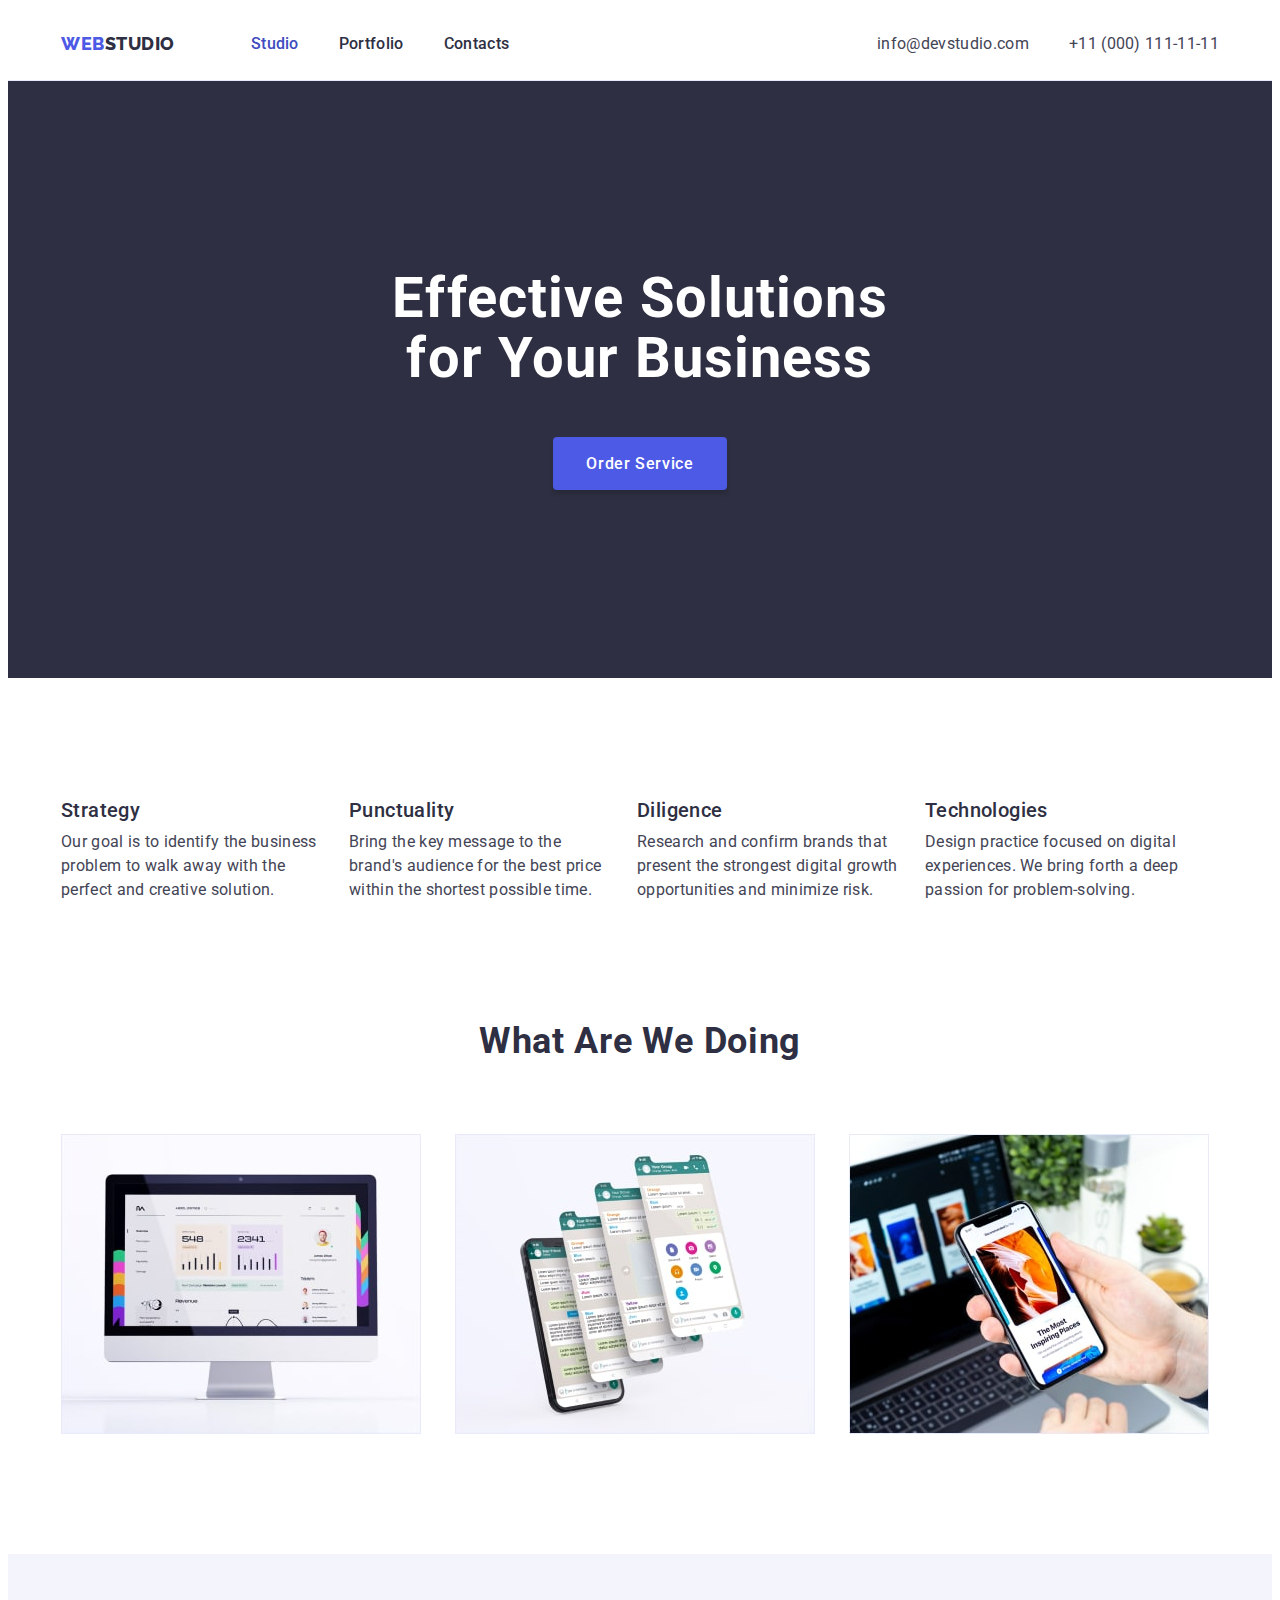
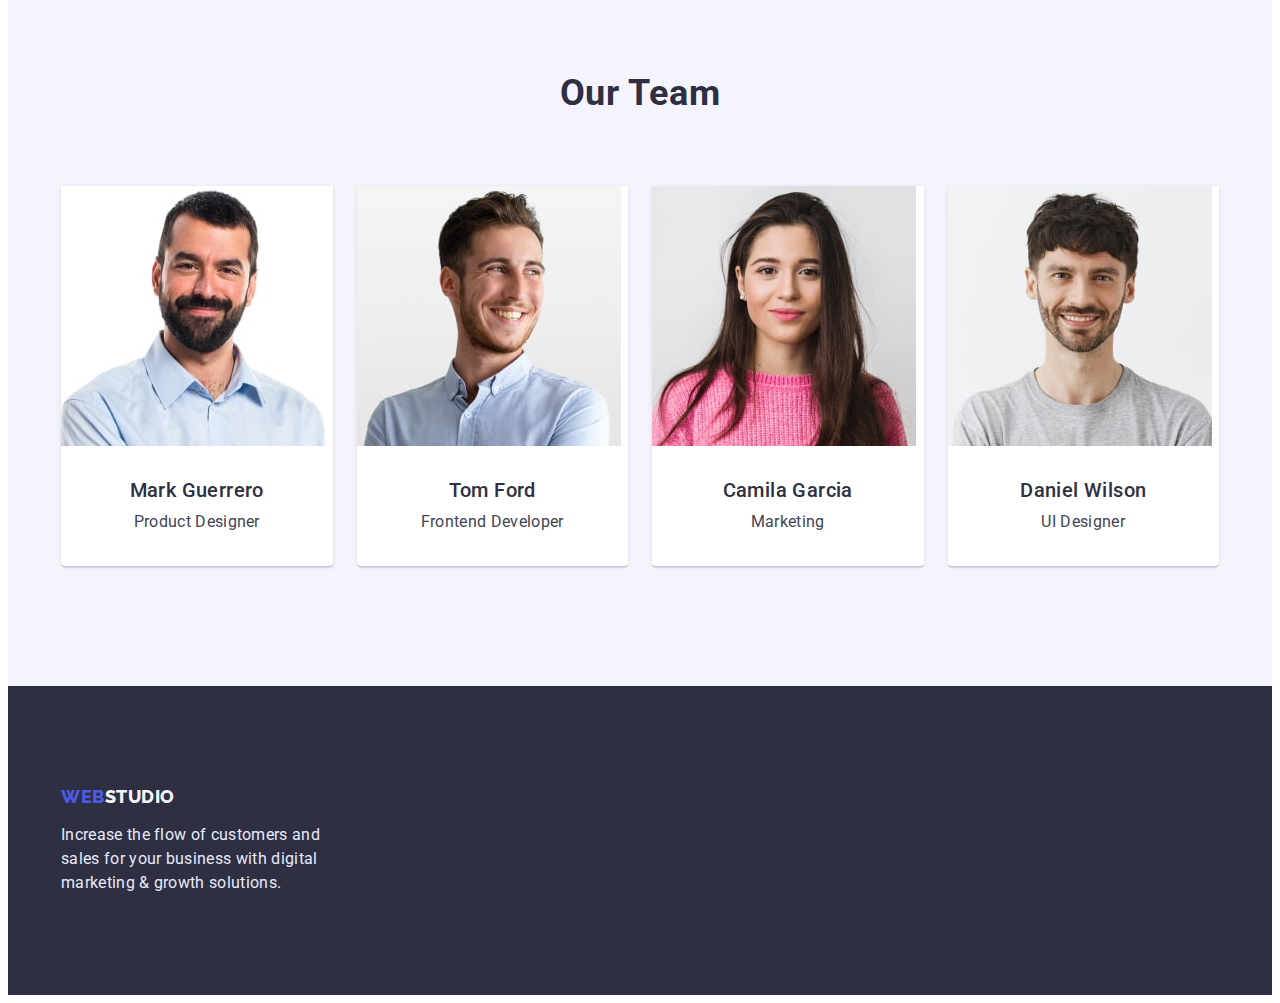
==== index.html @ 09a0dd56 "Initial commit" ====
<!DOCTYPE html>
<html lang="en">
  <head>
    <meta charset="UTF-8" />
    <meta http-equiv="X-UA-Compatible" content="IE=edge" />
    <meta name="viewport" content="width=device-width, initial-scale=1.0" />
    <link rel="preconnect" href="https://fonts.googleapis.com" />
    <link rel="preconnect" href="https://fonts.gstatic.com" crossorigin />
    <link
      href="https://fonts.googleapis.com/css2?family=Raleway:wght@800&family=Roboto:wght@400;500;700;900&display=swap"
      rel="stylesheet"
    />
    <link
      rel="stylesheet"
      href="https://cdnjs.cloudflare.com/ajax/libs/modern-normalize/1.1.0/modern-normalize.min.css"
      integrity="sha512-wpPYUAdjBVSE4KJnH1VR1HeZfpl1ub8YT/NKx4PuQ5NmX2tKuGu6U/JRp5y+Y8XG2tV+wKQpNHVUX03MfMFn9Q=="
      crossorigin="anonymous"
      referrerpolicy="no-referrer"
    />
    <link rel="stylesheet" href="./css/style.css" />
    <title>WebStudio</title>
  </head>
  <body>
    <!-- $$$$$$$$$$$$$$$$$$$$ HEADER $$$$$$$$$$$$$$$$$$$$ -->
    <header class="header">
      <div class="container container-header">
        <nav class="header-nav">
          <a href="./index.html" class="header-logo-link link"
            ><span class="header-span">Web</span>Studio</a
          >
          <ul class="header-nav-list list">
            <li class="header-nav-item">
              <a href="./index.html" class="header-nav-link link current"
                >Studio</a
              >
            </li>
            <li class="header-nav-item">
              <a href="./portfolio.html" class="header-nav-link link"
                >Portfolio</a
              >
            </li>
            <li class="header-nav-item">
              <a href="" class="header-nav-link link">Contacts</a>
            </li>
          </ul>
        </nav>
        <address class="header-address">
          <ul class="header-address-list list">
            <li class="header-address-item">
              <a
                href="mailto:info@devstudio.com"
                class="header-address-link link"
                >info@devstudio.com</a
              >
            </li>
            <li class="header-address-item">
              <a href="tel:+110001111111" class="header-address-link link"
                >+11 (000) 111-11-11</a
              >
            </li>
          </ul>
        </address>
      </div>
    </header>
    <!-- $$$$$$$$$$$$$$$$$$$$ /HEADER $$$$$$$$$$$$$$$$$$$$ -->
    <!-- $$$$$$$$$$$$$$$$$$$$ MAIN $$$$$$$$$$$$$$$$$$$$ -->
    <main class="main">
      <!-- ********** HERO ********** -->
      <section class="hero">
        <div class="container container-hero">
          <h1 class="hero-title">Effective Solutions for Your Business</h1>
          <button type="button" class="hero-btn">Order Service</button>
        </div>
      </section>
      <!-- ********** /HERO ********** -->
      <!-- ********** SKILLS ********** -->
      <section class="skills">
        <div class="container container-slills">
          <h2 class="hidden">Skills</h2>
          <ul class="skills-list list">
            <li class="skills-item">
              <h3 class="skills-item-title">Strategy</h3>
              <p class="skills-item-text">
                Our goal is to identify the business problem to walk away with
                the perfect and creative solution.
              </p>
            </li>
            <li class="skills-item">
              <h3 class="skills-item-title">Punctuality</h3>
              <p class="skills-item-text">
                Bring the key message to the brand's audience for the best price
                within the shortest possible time.
              </p>
            </li>
            <li class="skills-item">
              <h3 class="skills-item-title">Diligence</h3>
              <p class="skills-item-text">
                Research and confirm brands that present the strongest digital
                growth opportunities and minimize risk.
              </p>
            </li>
            <li class="skills-item">
              <h3 class="skills-item-title">Technologies</h3>
              <p class="skills-item-text">
                Design practice focused on digital experiences. We bring forth a
                deep passion for problem-solving.
              </p>
            </li>
          </ul>
        </div>
      </section>
      <!-- ********** /SKILLS ********** -->
      <!-- ********** WORK ********** -->
      <section class="work">
        <div class="container container-work">
          <h2 class="work-title">What are we doing</h2>
          <ul class="work-list list">
            <li class="work-item">
              <img
                src="./images/studio-Image/profile_of_a_person_on_a_computer-min.jpg"
                alt="Profile of a person on a computer"
                width="360"
                height="300"
                class="work-img"
              />
            </li>
            <li class="work-item">
              <img
                src="./images/studio-Image/a_phone_with_an_image_of_a_messenger-min.jpg"
                alt="A phone with an image of a messenger"
                width="360"
                height="300"
                class="work-img"
              />
            </li>
            <li class="work-item">
              <img
                src="./images/studio-Image/a_phone_with_an_image_of_a_desert_with_the_name_of_the_most_inspiring_places_and_a_laptop_with_the_same_description_in_the_background-min.jpg"
                alt="A phone with an image of a desert with the name of the most inspiring places and a laptop with the sam description in the background"
                width="360"
                height="300"
                class="work-img"
              />
            </li>
          </ul>
        </div>
      </section>
      <!-- ********** /WORK ********** -->
      <!-- ********** TEAM ********** -->
      <section class="team">
        <div class="container container-team">
          <h2 class="team-title">Our team</h2>
          <ul class="team-list list">
            <li class="team-item">
              <img
                src="./images/studio-Image/mark_guerrero-min.jpg"
                alt="A man with a thick beard in a white shirt"
                width="264"
                height="260"
                class="team-img"
              />
              <div class="team-item-wrap">
                <h3 class="team-item-title">Mark Guerrero</h3>
                <p class="team-item-text">Product Designer</p>
              </div>
            </li>
            <li class="team-item">
              <img
                src="./images/studio-Image/tom_ford-min.jpg"
                alt="Smiling man in a white shirt"
                width="264"
                height="260"
                class="team-img"
              />
              <div class="team-item-wrap">
                <h3 class="team-item-title">Tom Ford</h3>
                <p class="team-item-text">Frontend Developer</p>
              </div>
            </li>
            <li class="team-item">
              <img
                src="./images/studio-Image/camila_garcia-min.jpg"
                alt="A girl with brown hair in a pink sweater"
                width="264"
                height="260"
                class="team-img"
              />
              <div class="team-item-wrap">
                <h3 class="team-item-title">Camila Garcia</h3>
                <p class="team-item-text">Marketing</p>
              </div>
            </li>
            <li class="team-item">
              <img
                src="./images/studio-Image/daniel_wilson-min.jpg"
                alt="A smiling guy in a gray t-shirt"
                width="264"
                height="260"
                class="team-img"
              />
              <div class="team-item-wrap">
                <h3 class="team-item-title">Daniel Wilson</h3>
                <p class="team-item-text">UI Designer</p>
              </div>
            </li>
          </ul>
        </div>
      </section>
      <!-- ********** /TEAM ********** -->
    </main>
    <!-- $$$$$$$$$$$$$$$$$$$$ /MAIN $$$$$$$$$$$$$$$$$$$$ -->
    <!-- $$$$$$$$$$$$$$$$$$$$ FOOTER $$$$$$$$$$$$$$$$$$$$ -->
    <footer class="footer">
      <div class="container container-footer">
        <a href="./index.html" class="footer-logo link"
          ><span class="footer-span">Web</span>Studio</a
        >
        <p class="footer-text">
          Increase the flow of customers and sales for your business with
          digital marketing & growth solutions.
        </p>
      </div>
    </footer>
    <!-- $$$$$$$$$$$$$$$$$$$$ /FOOTER $$$$$$$$$$$$$$$$$$$$ -->
  </body>
</html>
---- css/style.css ----
/* @@@@@@@@@@@@@@@@@@@@ STUDIO @@@@@@@@@@@@@@@@@@@@ */

:root {
  --primary-brand-color: #4d5ae5;
  --active-filter-background-color: #404bbf;
  --main-color: #2e2f42;
  --hero-and-footer-background-color: #2e2f42;
  --secondary-color: #434455;
  --hero-text-color: #ffffff;
  --our-team-background-color: #f4f4fd;
  --filter-background-color: #f4f4fd;
}

body {
  font-family: "Roboto", sans-serif;
  color: var(--main-color);
}

.hidden {
  position: absolute;
  width: 1px;
  height: 1px;
  margin: -1px;
  border: 0;
  padding: 0;
  white-space: nowrap;
  clip-path: inset(100%);
  clip: rect(0 0 0 0);
  overflow: hidden;
}

.link {
  text-decoration: none;
}

.list {
  list-style: none;
}

.container {
  max-width: 1158px;
  padding-left: 15px;
  padding-right: 15px;
  margin: 0 auto;
}

p,
h1,
h2,
h3,
h4 {
  margin: 0;
}

ul {
  margin: 0;
  padding-left: 0;
}

img {
  display: block;
}

/* $$$$$$$$$$$$$$$$$$$$ HEADER $$$$$$$$$$$$$$$$$$$$ */

.header {
  border-bottom: 1px solid #e7e9fc;
  padding-top: 24px;
  padding-bottom: 24px;
}

.container-header {
  display: flex;
}

.header-nav {
  display: flex;
}

.header-logo-link {
  font-family: "Raleway", sans-serif;
  font-weight: 800;
  font-size: 18px;
  line-height: 1.33;
  letter-spacing: 0.03em;
  text-transform: uppercase;
  color: inherit;
  margin-right: 76px;
}

.header-span {
  color: var(--primary-brand-color);
}

.header-nav-list {
  display: flex;
  gap: 40px;
}

.header-nav-item {
}

.header-nav-link {
  font-weight: 500;
  font-size: 16px;
  line-height: 1.5;
  letter-spacing: 0.02em;
  color: inherit;
  border-top: 5px solid transparent;
  border-bottom: 5px solid transparent;
}

.header-nav-link:is(:hover, :focus) {
  color: var(--active-filter-background-color);
}

.current {
  color: var(--active-filter-background-color);
}

.header-address {
  margin-left: auto;
}

.header-address-list {
  display: flex;
}

.header-address-item:not(:last-child) {
  margin-right: 40px;
}

.header-address-link {
  font-style: normal;
  font-size: 16px;
  line-height: 1.5;
  letter-spacing: 0.02em;
  color: var(--secondary-color);
  border-top: 5px solid transparent;
  border-bottom: 5px solid transparent;
}

.header-address-link:is(:hover, :focus) {
  color: var(--active-filter-background-color);
}

/* $$$$$$$$$$$$$$$$$$$$ /HEADER $$$$$$$$$$$$$$$$$$$$ */

/* $$$$$$$$$$$$$$$$$$$$ MAIN $$$$$$$$$$$$$$$$$$$$ */

/* ********** HERO ********** */

.hero {
  padding-top: 188px;
  padding-bottom: 188px;
  background-color: var(--hero-and-footer-background-color);
  text-align: center;
}

.container-hero {
  flex-direction: column;
  align-items: center;
}

.hero-title {
  font-size: 56px;
  line-height: 1.07;
  text-align: center;
  letter-spacing: 0.02em;
  color: var(--hero-text-color);
  margin: 0 auto;
  margin-bottom: 48px;
  max-width: 496px;
}
.hero-btn {
  background-color: var(--primary-brand-color);
  box-shadow: 0px 4px 4px rgba(0, 0, 0, 0.15);
  font-weight: 500;
  font-size: 16px;
  line-height: 1.5x;
  letter-spacing: 0.04em;
  color: #ffffff;
  cursor: pointer;
  font-family: inherit;
  padding: 16px 32px;
  border: 1px solid transparent;
  border-radius: 4px;
}

.hero-btn:is(:hover, :focus) {
  background-color: var(--active-filter-background-color);
  box-shadow: 0px 4px 4px rgba(0, 0, 0, 0.15);
}

/* ********** /HERO ********** */

/* ********** SKILLS ********** */

.skills {
  padding-top: 120px;
}

.container-slills {
  display: flex;
}

.skills-list {
  display: flex;
  gap: 24px;
}

.skills-item {
  width: 264px;
}

.skills-item-title {
  font-weight: 500;
  font-size: 20px;
  line-height: 1.2;
  letter-spacing: 0.02em;
  margin-bottom: 8px;
}

.skills-item-text {
  font-size: 16px;
  line-height: 1.5;
  letter-spacing: 0.02em;
  color: var(--secondary-color);
}

/* ********** /SKILLS ********** */

/* ********** WORK ********** */

.work {
  padding-top: 120px;
  padding-bottom: 120px;
}

.work-title {
  font-size: 36px;
  line-height: 1.11;
  text-align: center;
  letter-spacing: 0.02em;
  text-transform: capitalize;
  color: inherit;
  margin-bottom: 72px;
}

.work-list {
  display: flex;
  gap: 24px;
}

.work-item {
  width: calc((100% - 48px) / 3);
}

.work-img {
}

/* ********** /WORK ********** */

/* ********** TEAM ********** */

.team {
  background-color: var(--our-team-background-color);
  padding-top: 120px;
  padding-bottom: 120px;
}

.team-title {
  font-size: 36px;
  line-height: 1.11;
  text-align: center;
  letter-spacing: 0.02em;
  text-transform: capitalize;
  color: var(--main-color);
  margin-bottom: 72px;
}

.team-list {
  display: flex;
  gap: 24px;
}

.team-item {
  background-color: #ffffff;
  box-shadow: 0px 1px 6px rgba(46, 47, 66, 0.08),
    0px 1px 1px rgba(46, 47, 66, 0.16), 0px 2px 1px rgba(46, 47, 66, 0.08);
  width: calc((100% - 72px) / 4);
  border-radius: 0px 0px 4px 4px;
}

.team-item-wrap {
  padding: 32px 16px;
  text-align: center;
}

.team-img {
}

.team-item-title {
  font-weight: 500;
  font-size: 20px;
  line-height: 1.2;
  letter-spacing: 0.02em;
  color: inherit;
  margin-bottom: 8px;
}

.team-item-text {
  font-size: 16px;
  line-height: 1.5;
  letter-spacing: 0.02em;
  color: var(--secondary-color);
}

/* ********** /TEAM ********** */

/* $$$$$$$$$$$$$$$$$$$$ /MAIN $$$$$$$$$$$$$$$$$$$$ */

/* $$$$$$$$$$$$$$$$$$$$ FOOTER $$$$$$$$$$$$$$$$$$$$ */

.footer {
  background-color: var(--hero-and-footer-background-color);
  padding-top: 100px;
  padding-bottom: 100px;
}

.footer-logo {
  font-family: "Raleway", sans-serif;
  font-weight: 800;
  font-size: 18px;
  line-height: 1.17;
  letter-spacing: 0.03em;
  text-transform: uppercase;
  color: #f4f4fd;
}

.footer-span {
  color: var(--primary-brand-color);
}

.footer-text {
  font-size: 16px;
  line-height: 1.5;
  letter-spacing: 0.02em;
  color: #e7e9fc;
  margin-top: 16px;
  max-width: 264px;
}

/* $$$$$$$$$$$$$$$$$$$$ /FOOTER $$$$$$$$$$$$$$$$$$$$ */

/* @@@@@@@@@@@@@@@@@@@@ /STUDIO @@@@@@@@@@@@@@@@@@@@ */

/* @@@@@@@@@@@@@@@@@@@@ PORTFOLIO @@@@@@@@@@@@@@@@@@@@ */

/* $$$$$$$$$$$$$$$$$$$$ MAIN $$$$$$$$$$$$$$$$$$$$ */

.portfolio-main {
  padding-top: 96px;
  padding-bottom: 120px;
}

.portfolio-main-list-filter {
  margin-bottom: 72px;
  display: flex;
  justify-content: center;
  gap: 24px;
}

.portfolio-main-filter-item {
}

.portfolio-main-filter-btn {
  background-color: var(--filter-background-color);
  font-weight: 500;
  font-size: 16px;
  line-height: 1.5;
  letter-spacing: 0.04em;
  color: var(--primary-brand-color);
  cursor: pointer;
  font-family: inherit;
  border: 1px solid transparent;
  border-radius: 4px;
  padding: 12px 24px;
}

.portfolio-main-filter-btn:is(:hover, :focus) {
  background-color: var(--active-filter-background-color);
  box-shadow: 0px 3px 1px rgba(0, 0, 0, 0.1), 0px 2px 1px rgba(0, 0, 0, 0.08),
    0px 2px 2px rgba(0, 0, 0, 0.12);
  color: #ffffff;
}

.portfolio-main-project-list {
  display: flex;
  flex-wrap: wrap;
  row-gap: 48px;
  column-gap: 24px;
}

.portfolio-main-project-items {
  max-width: 360px;
}

.portfolio-main-project-img {
}

.portfolio-item-wrap {
  border: 1px solid #e7e9fc;
  padding: 32px 16px;
  border-top: none;
}

.portfolio-main-project-title {
  font-weight: 500;
  font-size: 20px;
  line-height: 1.2;
  letter-spacing: 0.02em;
  color: inherit;
  margin-bottom: 8px;
}

.portfolio-main-project-text {
  font-size: 16px;
  line-height: 1.5;
  letter-spacing: 0.02em;
  color: var(--secondary-color);
}

/* $$$$$$$$$$$$$$$$$$$$ /MAIN $$$$$$$$$$$$$$$$$$$$ */

/* @@@@@@@@@@@@@@@@@@@@ /PORTFOLIO @@@@@@@@@@@@@@@@@@@@ */
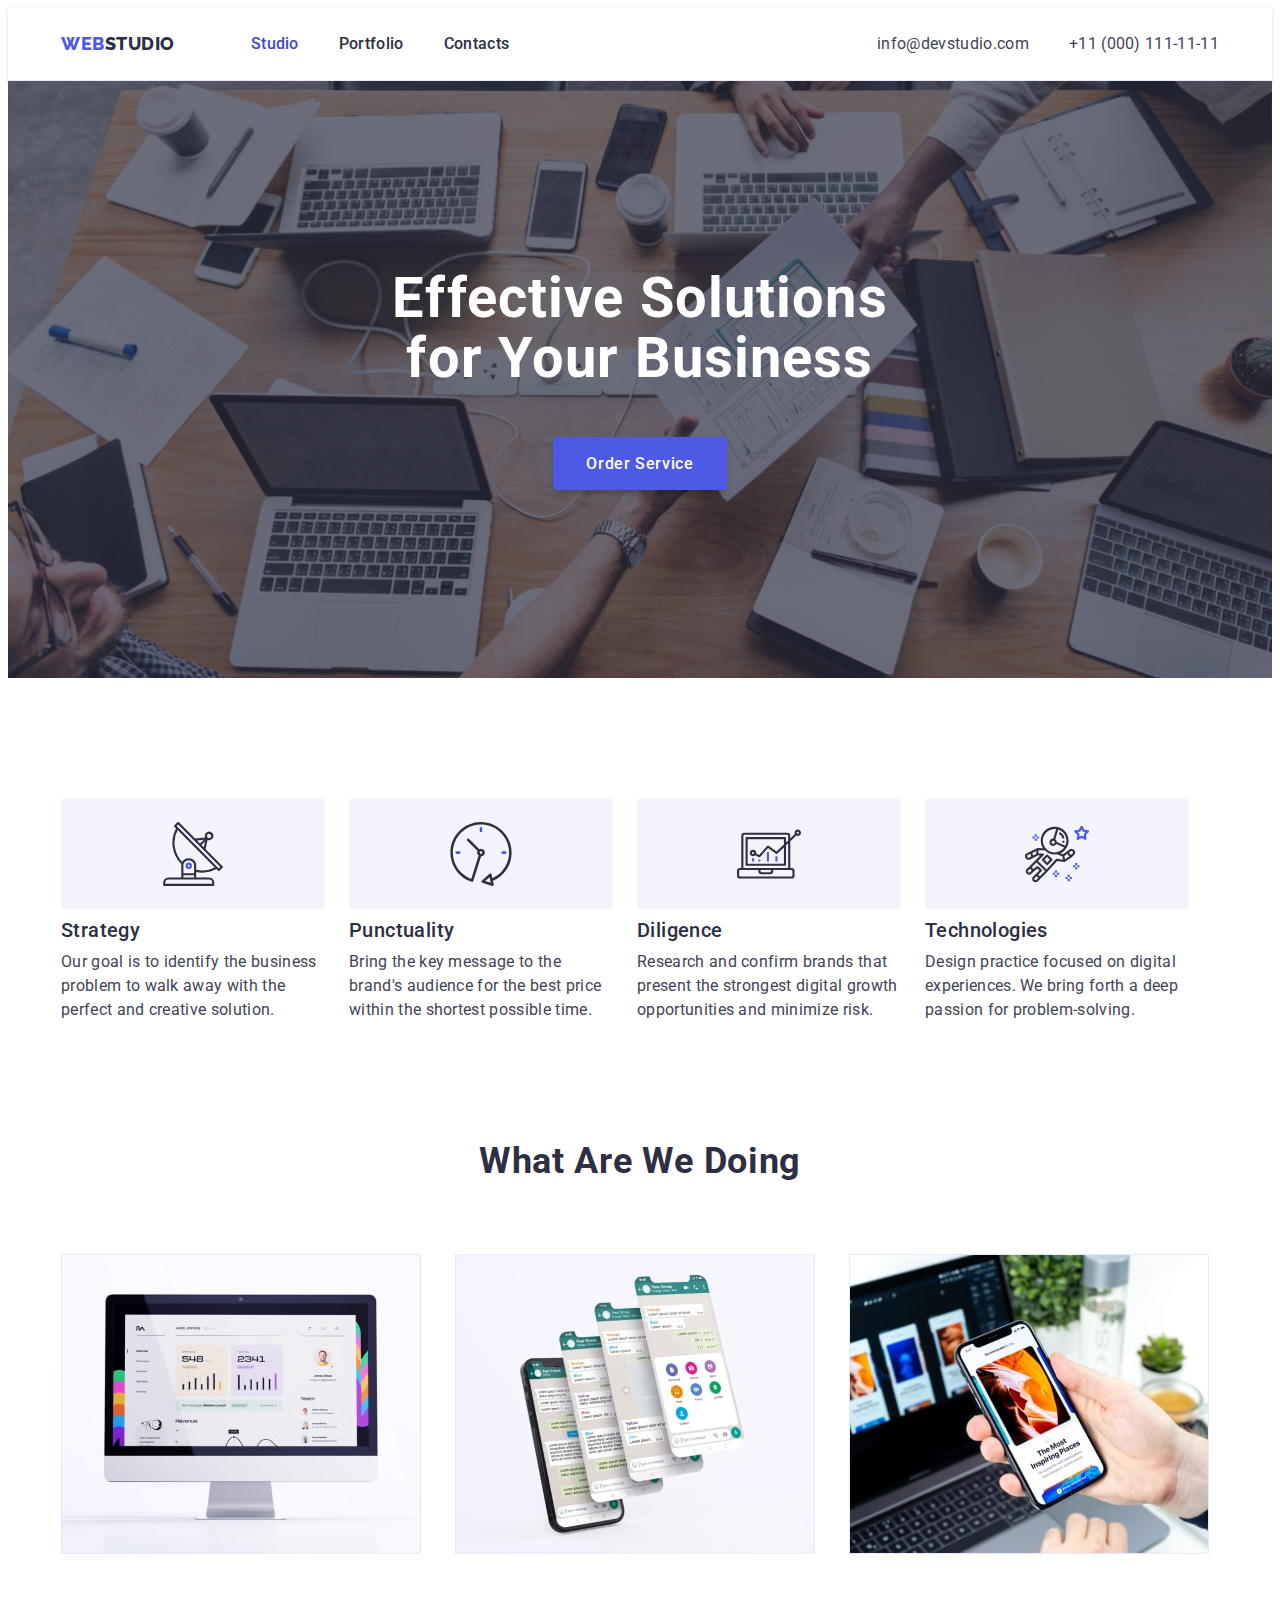
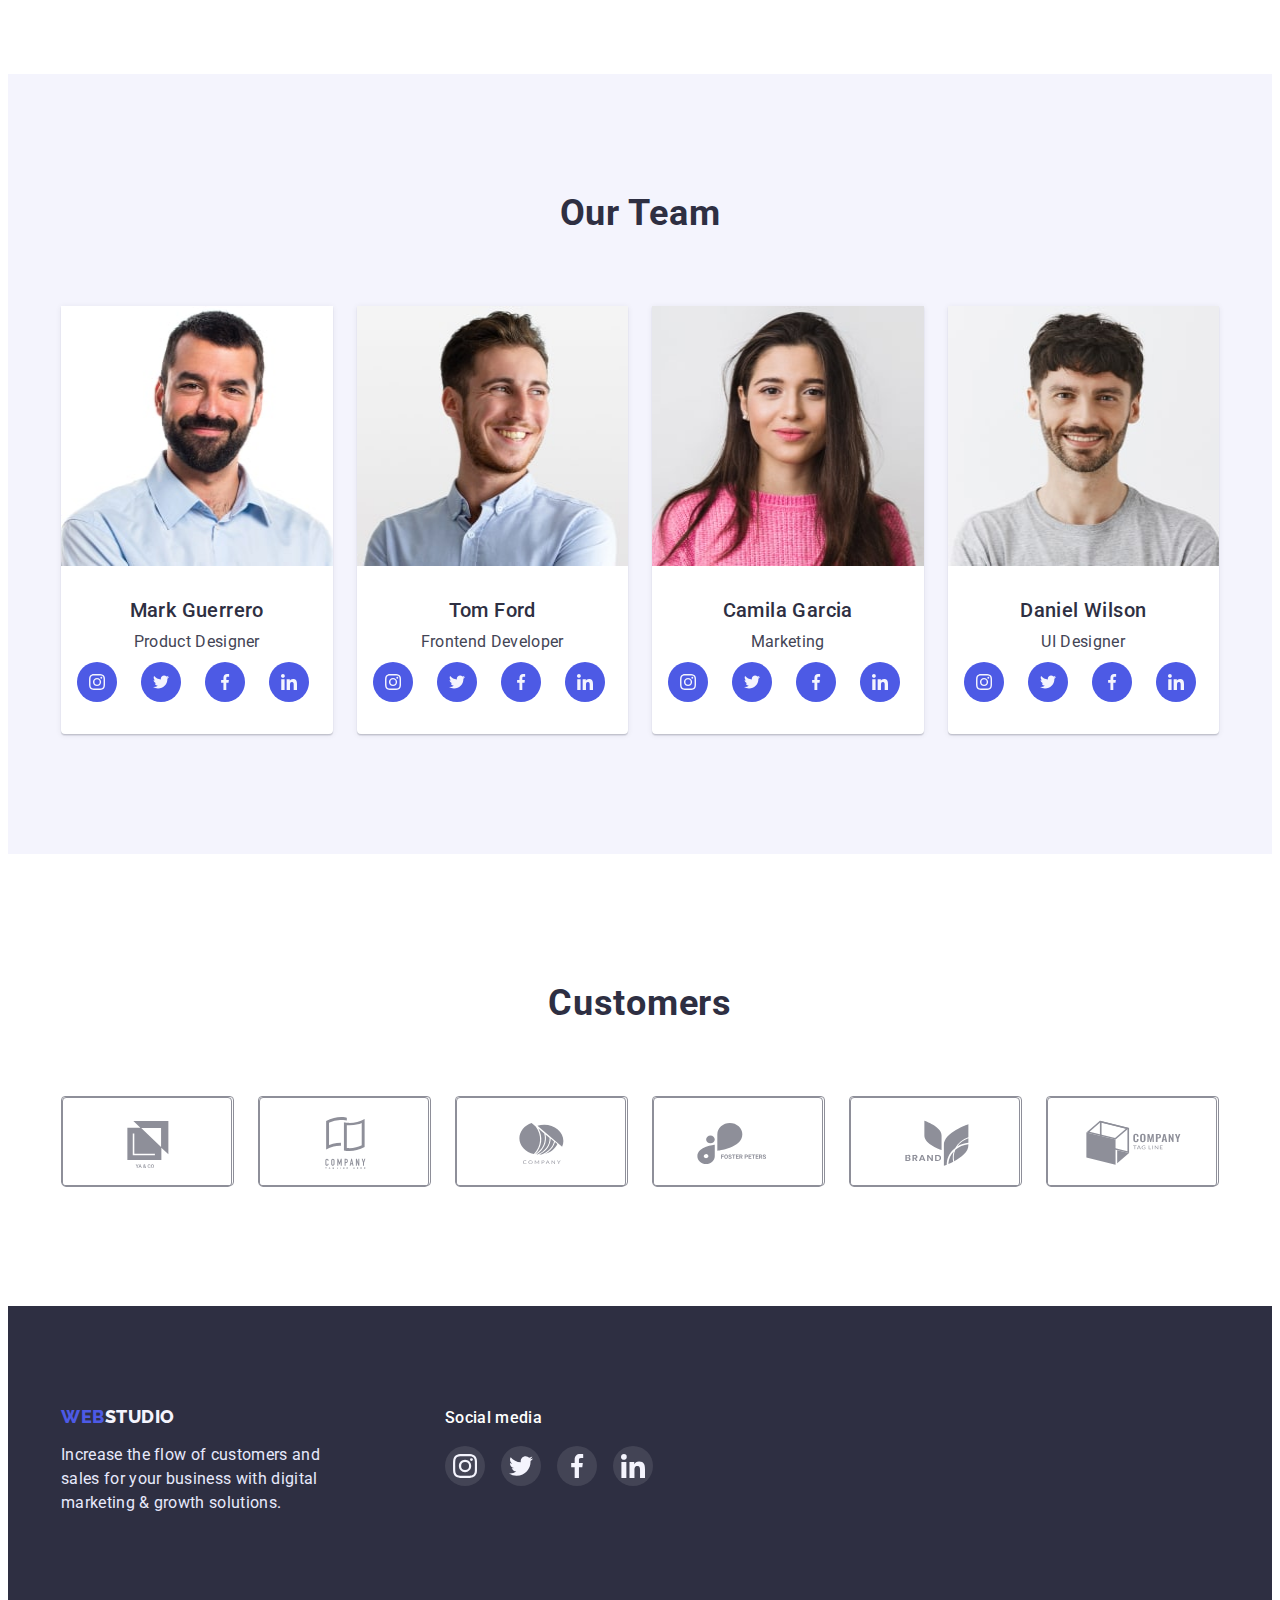
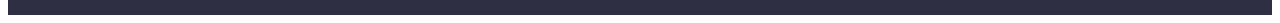
==== commit e8230c0b: "Фон та SVG" ====
--- a/index.html
+++ b/index.html
@@ -79,6 +79,11 @@
           <h2 class="hidden">Skills</h2>
           <ul class="skills-list list">
             <li class="skills-item">
+              <div class="skills-item-div">
+                <svg class="skills-svg" width="64" height="64">
+                  <use href="./images/svg/sprite.svg#icon-antenna"></use>
+                </svg>
+              </div>
               <h3 class="skills-item-title">Strategy</h3>
               <p class="skills-item-text">
                 Our goal is to identify the business problem to walk away with
@@ -86,6 +91,11 @@
               </p>
             </li>
             <li class="skills-item">
+              <div class="skills-item-div">
+                <svg class="skills-svg" width="64" height="64">
+                  <use href="./images/svg/sprite.svg#icon-clock"></use>
+                </svg>
+              </div>
               <h3 class="skills-item-title">Punctuality</h3>
               <p class="skills-item-text">
                 Bring the key message to the brand's audience for the best price
@@ -93,6 +103,11 @@
               </p>
             </li>
             <li class="skills-item">
+              <div class="skills-item-div">
+                <svg class="skills-svg" width="64" height="64">
+                  <use href="./images/svg/sprite.svg#icon-diagram"></use>
+                </svg>
+              </div>
               <h3 class="skills-item-title">Diligence</h3>
               <p class="skills-item-text">
                 Research and confirm brands that present the strongest digital
@@ -100,6 +115,11 @@
               </p>
             </li>
             <li class="skills-item">
+              <div class="skills-item-div">
+                <svg class="skills-svg" width="64" height="64">
+                  <use href="./images/svg/sprite.svg#icon-astronaut"></use>
+                </svg>
+              </div>
               <h3 class="skills-item-title">Technologies</h3>
               <p class="skills-item-text">
                 Design practice focused on digital experiences. We bring forth a
@@ -162,6 +182,38 @@
               <div class="team-item-wrap">
                 <h3 class="team-item-title">Mark Guerrero</h3>
                 <p class="team-item-text">Product Designer</p>
+                <ul class="team-list-network list">
+                  <li class="team-item-network">
+                    <a href="/index.html">
+                      <svg class="list-network-svg" width="16" height="16">
+                        <use
+                          href="./images/svg/sprite.svg#icon-instagram"
+                        ></use>
+                      </svg>
+                    </a>
+                  </li>
+                  <li class="team-item-network">
+                    <a href="/index.html">
+                      <svg class="list-network-svg" width="16" height="16">
+                        <use href="./images/svg/sprite.svg#icon-twitter"></use>
+                      </svg>
+                    </a>
+                  </li>
+                  <li class="team-item-network">
+                    <a href="/index.html">
+                      <svg class="list-network-svg" width="16" height="16">
+                        <use href="./images/svg/sprite.svg#icon-facebook"></use>
+                      </svg>
+                    </a>
+                  </li>
+                  <li class="team-item-network">
+                    <a href="/index.html">
+                      <svg class="list-network-svg" width="16" height="16">
+                        <use href="./images/svg/sprite.svg#icon-linkedin"></use>
+                      </svg>
+                    </a>
+                  </li>
+                </ul>
               </div>
             </li>
             <li class="team-item">
@@ -175,6 +227,38 @@
               <div class="team-item-wrap">
                 <h3 class="team-item-title">Tom Ford</h3>
                 <p class="team-item-text">Frontend Developer</p>
+                <ul class="team-list-network list">
+                  <li class="team-item-network">
+                    <a href="/index.html">
+                      <svg class="list-network-svg" width="16" height="16">
+                        <use
+                          href="./images/svg/sprite.svg#icon-instagram"
+                        ></use>
+                      </svg>
+                    </a>
+                  </li>
+                  <li class="team-item-network">
+                    <a href="/index.html">
+                      <svg class="list-network-svg" width="16" height="16">
+                        <use href="./images/svg/sprite.svg#icon-twitter"></use>
+                      </svg>
+                    </a>
+                  </li>
+                  <li class="team-item-network">
+                    <a href="/index.html">
+                      <svg class="list-network-svg" width="16" height="16">
+                        <use href="./images/svg/sprite.svg#icon-facebook"></use>
+                      </svg>
+                    </a>
+                  </li>
+                  <li class="team-item-network">
+                    <a href="/index.html">
+                      <svg class="list-network-svg" width="16" height="16">
+                        <use href="./images/svg/sprite.svg#icon-linkedin"></use>
+                      </svg>
+                    </a>
+                  </li>
+                </ul>
               </div>
             </li>
             <li class="team-item">
@@ -188,6 +272,38 @@
               <div class="team-item-wrap">
                 <h3 class="team-item-title">Camila Garcia</h3>
                 <p class="team-item-text">Marketing</p>
+                <ul class="team-list-network list">
+                  <li class="team-item-network">
+                    <a href="/index.html">
+                      <svg class="list-network-svg" width="16" height="16">
+                        <use
+                          href="./images/svg/sprite.svg#icon-instagram"
+                        ></use>
+                      </svg>
+                    </a>
+                  </li>
+                  <li class="team-item-network">
+                    <a href="/index.html">
+                      <svg class="list-network-svg" width="16" height="16">
+                        <use href="./images/svg/sprite.svg#icon-twitter"></use>
+                      </svg>
+                    </a>
+                  </li>
+                  <li class="team-item-network">
+                    <a href="/index.html">
+                      <svg class="list-network-svg" width="16" height="16">
+                        <use href="./images/svg/sprite.svg#icon-facebook"></use>
+                      </svg>
+                    </a>
+                  </li>
+                  <li class="team-item-network">
+                    <a href="/index.html">
+                      <svg class="list-network-svg" width="16" height="16">
+                        <use href="./images/svg/sprite.svg#icon-linkedin"></use>
+                      </svg>
+                    </a>
+                  </li>
+                </ul>
               </div>
             </li>
             <li class="team-item">
@@ -201,24 +317,142 @@
               <div class="team-item-wrap">
                 <h3 class="team-item-title">Daniel Wilson</h3>
                 <p class="team-item-text">UI Designer</p>
+                <ul class="team-list-network list">
+                  <li class="team-item-network">
+                    <a href="/index.html">
+                      <svg class="list-network-svg" width="16" height="16">
+                        <use
+                          href="./images/svg/sprite.svg#icon-instagram"
+                        ></use>
+                      </svg>
+                    </a>
+                  </li>
+                  <li class="team-item-network">
+                    <a href="/index.html">
+                      <svg class="list-network-svg" width="16" height="16">
+                        <use href="./images/svg/sprite.svg#icon-twitter"></use>
+                      </svg>
+                    </a>
+                  </li>
+                  <li class="team-item-network">
+                    <a href="/index.html">
+                      <svg class="list-network-svg" width="16" height="16">
+                        <use href="./images/svg/sprite.svg#icon-facebook"></use>
+                      </svg>
+                    </a>
+                  </li>
+                  <li class="team-item-network">
+                    <a href="/index.html">
+                      <svg class="list-network-svg" width="16" height="16">
+                        <use href="./images/svg/sprite.svg#icon-linkedin"></use>
+                      </svg>
+                    </a>
+                  </li>
+                </ul>
               </div>
             </li>
           </ul>
         </div>
       </section>
       <!-- ********** /TEAM ********** -->
+      <!-- ********** CUSTOMERS ********** -->
+      <section class="customers">
+        <div class="container container-customers">
+          <h2 class="customers-title">Customers</h2>
+          <ul class="customers-list list">
+            <li class="customers-item">
+              <a href="./index.html" class="customers-link">
+                <svg class="customers-svg" width="104" height="56">
+                  <use href="./images/svg/sprite.svg#icon-ya-co"></use>
+                </svg>
+              </a>
+            </li>
+            <li class="customers-item">
+              <a href="./index.html" class="customers-link">
+                <svg class="customers-svg" width="104" height="56">
+                  <use href="./images/svg/sprite.svg#icon-tagline-here"></use>
+                </svg>
+              </a>
+            </li>
+            <li class="customers-item">
+              <a href="./index.html" class="customers-link">
+                <svg class="customers-svg" width="104" height="56">
+                  <use href="./images/svg/sprite.svg#icon-company"></use>
+                </svg>
+              </a>
+            </li>
+            <li class="customers-item">
+              <a href="./index.html" class="customers-link">
+                <svg class="customers-svg" width="104" height="56">
+                  <use href="./images/svg/sprite.svg#icon-fister-peters"></use>
+                </svg>
+              </a>
+            </li>
+            <li class="customers-item">
+              <a href="./index.html" class="customers-link">
+                <svg class="customers-svg" width="104" height="56">
+                  <use href="./images/svg/sprite.svg#icon-brand"></use>
+                </svg>
+              </a>
+            </li>
+            <li class="customers-item">
+              <a href="./index.html" class="customers-link">
+                <svg class="customers-svg" width="104" height="56">
+                  <use href="./images/svg/sprite.svg#icon-tag-line"></use>
+                </svg>
+              </a>
+            </li>
+          </ul>
+        </div>
+      </section>
+      <!-- ********** /CUSTOMERS ********** -->
     </main>
     <!-- $$$$$$$$$$$$$$$$$$$$ /MAIN $$$$$$$$$$$$$$$$$$$$ -->
     <!-- $$$$$$$$$$$$$$$$$$$$ FOOTER $$$$$$$$$$$$$$$$$$$$ -->
     <footer class="footer">
       <div class="container container-footer">
-        <a href="./index.html" class="footer-logo link"
-          ><span class="footer-span">Web</span>Studio</a
-        >
-        <p class="footer-text">
-          Increase the flow of customers and sales for your business with
-          digital marketing & growth solutions.
-        </p>
+        <div class="footer-left">
+          <a href="./index.html" class="footer-logo link"
+            ><span class="footer-span">Web</span>Studio</a
+          >
+          <p class="footer-text">
+            Increase the flow of customers and sales for your business with
+            digital marketing & growth solutions.
+          </p>
+        </div>
+        <div class="footer-right">
+          <h2 class="footer-title">Social media</h2>
+          <ul class="footer-list">
+            <li class="footer-item">
+              <a class="footer-list-link" href="./index.html">
+                <svg class="footer-svg" width="24" height="24">
+                  <use href="./images/svg/sprite.svg#icon-instagram"></use>
+                </svg>
+              </a>
+            </li>
+            <li class="footer-item">
+              <a class="footer-list-link" href="./index.html">
+                <svg class="footer-svg" width="24" height="24">
+                  <use href="./images/svg/sprite.svg#icon-twitter"></use>
+                </svg>
+              </a>
+            </li>
+            <li class="footer-item">
+              <a class="footer-list-link" href="./index.html">
+                <svg class="footer-svg" width="24" height="24">
+                  <use href="./images/svg/sprite.svg#icon-facebook"></use>
+                </svg>
+              </a>
+            </li>
+            <li class="footer-item">
+              <a class="footer-list-link" href="./index.html">
+                <svg class="footer-svg" width="24" height="24">
+                  <use href="./images/svg/sprite.svg#icon-linkedin"></use>
+                </svg>
+              </a>
+            </li>
+          </ul>
+        </div>
       </div>
     </footer>
     <!-- $$$$$$$$$$$$$$$$$$$$ /FOOTER $$$$$$$$$$$$$$$$$$$$ -->
--- a/css/style.css
+++ b/css/style.css
@@ -65,6 +65,8 @@
 
 .header {
   border-bottom: 1px solid #e7e9fc;
+  box-shadow: 0px 2px 1px rgba(46, 47, 66, 0.08),
+    0px 1px 1px rgba(46, 47, 66, 0.16), 0px 1px 6px rgba(46, 47, 66, 0.08);
   padding-top: 24px;
   padding-bottom: 24px;
 }
@@ -153,8 +155,15 @@
 .hero {
   padding-top: 188px;
   padding-bottom: 188px;
-  background-color: var(--hero-and-footer-background-color);
+  background-color: rgba(46, 47, 66, 0.7);
+  background-image: linear-gradient(
+      rgba(46, 47, 66, 0.7) 0%,
+      rgba(46, 47, 66, 0.7) 50%
+    ),
+    url(../images/portfolio-Image/background-hero.jpg);
   text-align: center;
+  background-size: cover;
+  background-repeat: no-repeat;
 }
 
 .container-hero {
@@ -213,6 +222,20 @@
   width: 264px;
 }
 
+.skills-item-div {
+  background-color: #f4f4fd;
+  border-radius: 4px;
+  width: 264px;
+  height: 112px;
+  margin-bottom: 8px;
+  display: flex;
+  justify-content: center;
+  align-items: center;
+}
+
+.skills-svg {
+}
+
 .skills-item-title {
   font-weight: 500;
   font-size: 20px;
@@ -298,6 +321,7 @@
 }
 
 .team-img {
+  width: 100%;
 }
 
 .team-item-title {
@@ -314,9 +338,93 @@
   line-height: 1.5;
   letter-spacing: 0.02em;
   color: var(--secondary-color);
+  margin-bottom: 8px;
+}
+
+.team-list-network {
+  display: flex;
+  gap: 24px;
+}
+
+.team-item-network {
+  width: 40px;
+  height: 40px;
+  border-radius: 50%;
+  background-color: #4d5ae5;
+  display: flex;
+  justify-content: center;
+  align-items: center;
+}
+
+.team-item-network:hover {
+  background-color: #404bbf;
+}
+
+.team-item-network > a {
+  display: flex;
+  justify-content: center;
+  align-items: center;
+  width: 40px;
+  height: 40px;
+  border-radius: 50%;
+}
+
+.list-network-svg {
+  fill: #f4f4fd;
 }
 
 /* ********** /TEAM ********** */
+
+/* ********** CUSTOMERS ********** */
+
+.customers {
+  padding-top: 130px;
+  padding-bottom: 120px;
+}
+
+.customers-title {
+  font-size: 36px;
+  line-height: 1.11;
+  text-align: center;
+  letter-spacing: 0.02em;
+  text-transform: capitalize;
+  color: var(--main-color);
+  margin-bottom: 72px;
+}
+
+.customers-list {
+  display: flex;
+  gap: 24px;
+}
+
+.customers-item {
+  border: 1px solid #8e8f99;
+  border-radius: 4px;
+  width: calc((100% - 120px) / 6);
+  height: 88px;
+}
+
+.customers-link {
+  width: 168px;
+  height: 88px;
+  color: #8e8f99;
+  border: 1px solid #8e8f99;
+  border-radius: 4px;
+  display: flex;
+  justify-content: center;
+  align-items: center;
+}
+
+.customers-link:is(:hover, :focus) {
+  color: #404bbf;
+  border-color: #404bbf;
+}
+
+.customers-svg {
+  fill: currentColor;
+}
+
+/* ********** /CUSTOMERS ********** */
 
 /* $$$$$$$$$$$$$$$$$$$$ /MAIN $$$$$$$$$$$$$$$$$$$$ */
 
@@ -326,6 +434,15 @@
   background-color: var(--hero-and-footer-background-color);
   padding-top: 100px;
   padding-bottom: 100px;
+}
+
+.container-footer {
+  display: flex;
+  gap: 120px;
+}
+
+.footer-left {
+  width: 264px;
 }
 
 .footer-logo {
@@ -351,6 +468,51 @@
   max-width: 264px;
 }
 
+.footer-right {
+  width: 208px;
+}
+
+.footer-title {
+  font-weight: 500;
+  font-size: 16px;
+  line-height: 1.5;
+  letter-spacing: 0.02em;
+  color: var(--hero-text-color);
+  margin-bottom: 16px;
+}
+
+.footer-list {
+  display: flex;
+  gap: 16px;
+}
+
+.footer-item {
+  width: 40px;
+  height: 40px;
+  border-radius: 50%;
+  background-color: rgba(255, 255, 255, 0.1);
+  display: flex;
+  justify-content: center;
+  align-items: center;
+}
+
+.footer-item:hover {
+  background-color: #31d0aa;
+}
+
+.footer-list-link {
+  display: flex;
+  justify-content: center;
+  align-items: center;
+  width: 40px;
+  height: 40px;
+  border-radius: 50%;
+}
+
+.footer-svg {
+  fill: #f4f4fd;
+}
+
 /* $$$$$$$$$$$$$$$$$$$$ /FOOTER $$$$$$$$$$$$$$$$$$$$ */
 
 /* @@@@@@@@@@@@@@@@@@@@ /STUDIO @@@@@@@@@@@@@@@@@@@@ */
@@ -383,7 +545,7 @@
   color: var(--primary-brand-color);
   cursor: pointer;
   font-family: inherit;
-  border: 1px solid transparent;
+  border: 1px solid #e7e9fc;
   border-radius: 4px;
   padding: 12px 24px;
 }
@@ -406,6 +568,13 @@
   max-width: 360px;
 }
 
+.portfolio-main-project-items:hover {
+  cursor: pointer;
+  border: 1px solid #f4f4fd;
+  box-shadow: 0px 1px 6px rgba(46, 47, 66, 0.08),
+    0px 1px 1px rgba(46, 47, 66, 0.16), 0px 2px 1px rgba(46, 47, 66, 0.08);
+}
+
 .portfolio-main-project-img {
 }
 
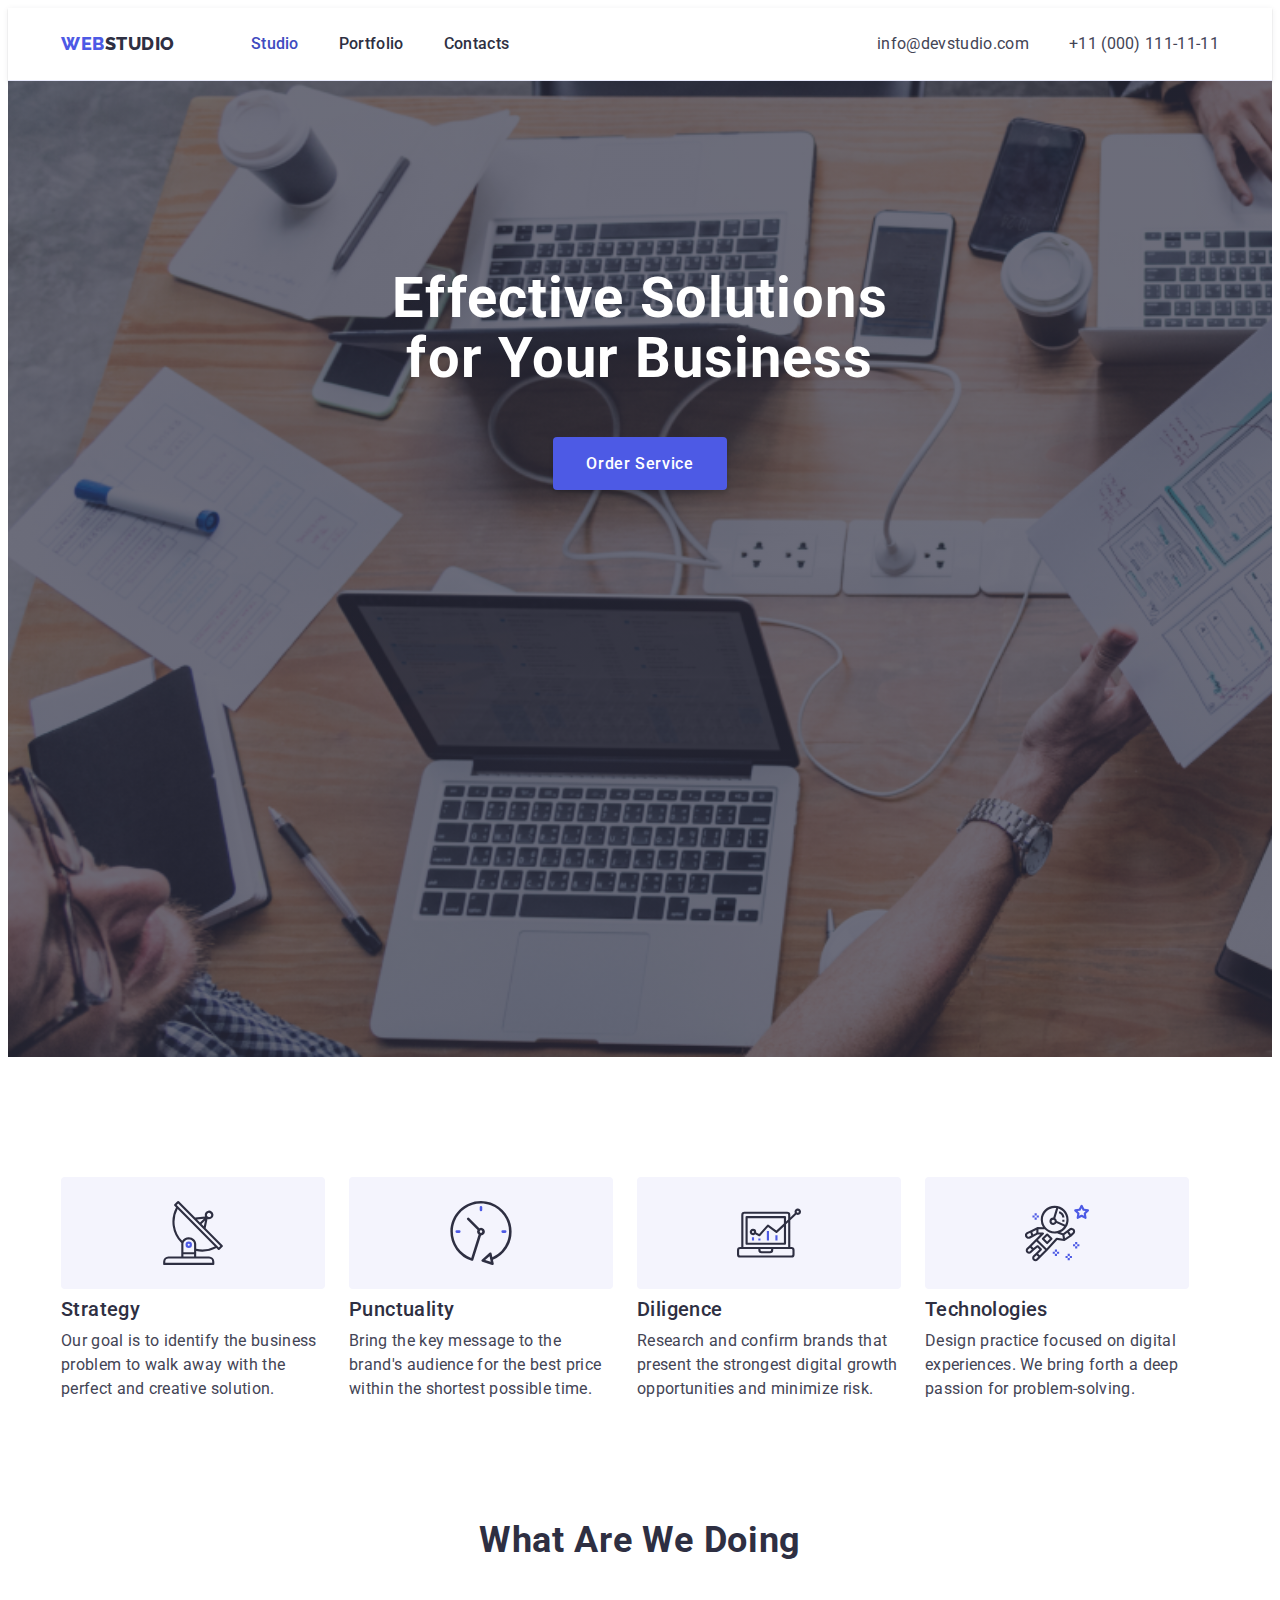
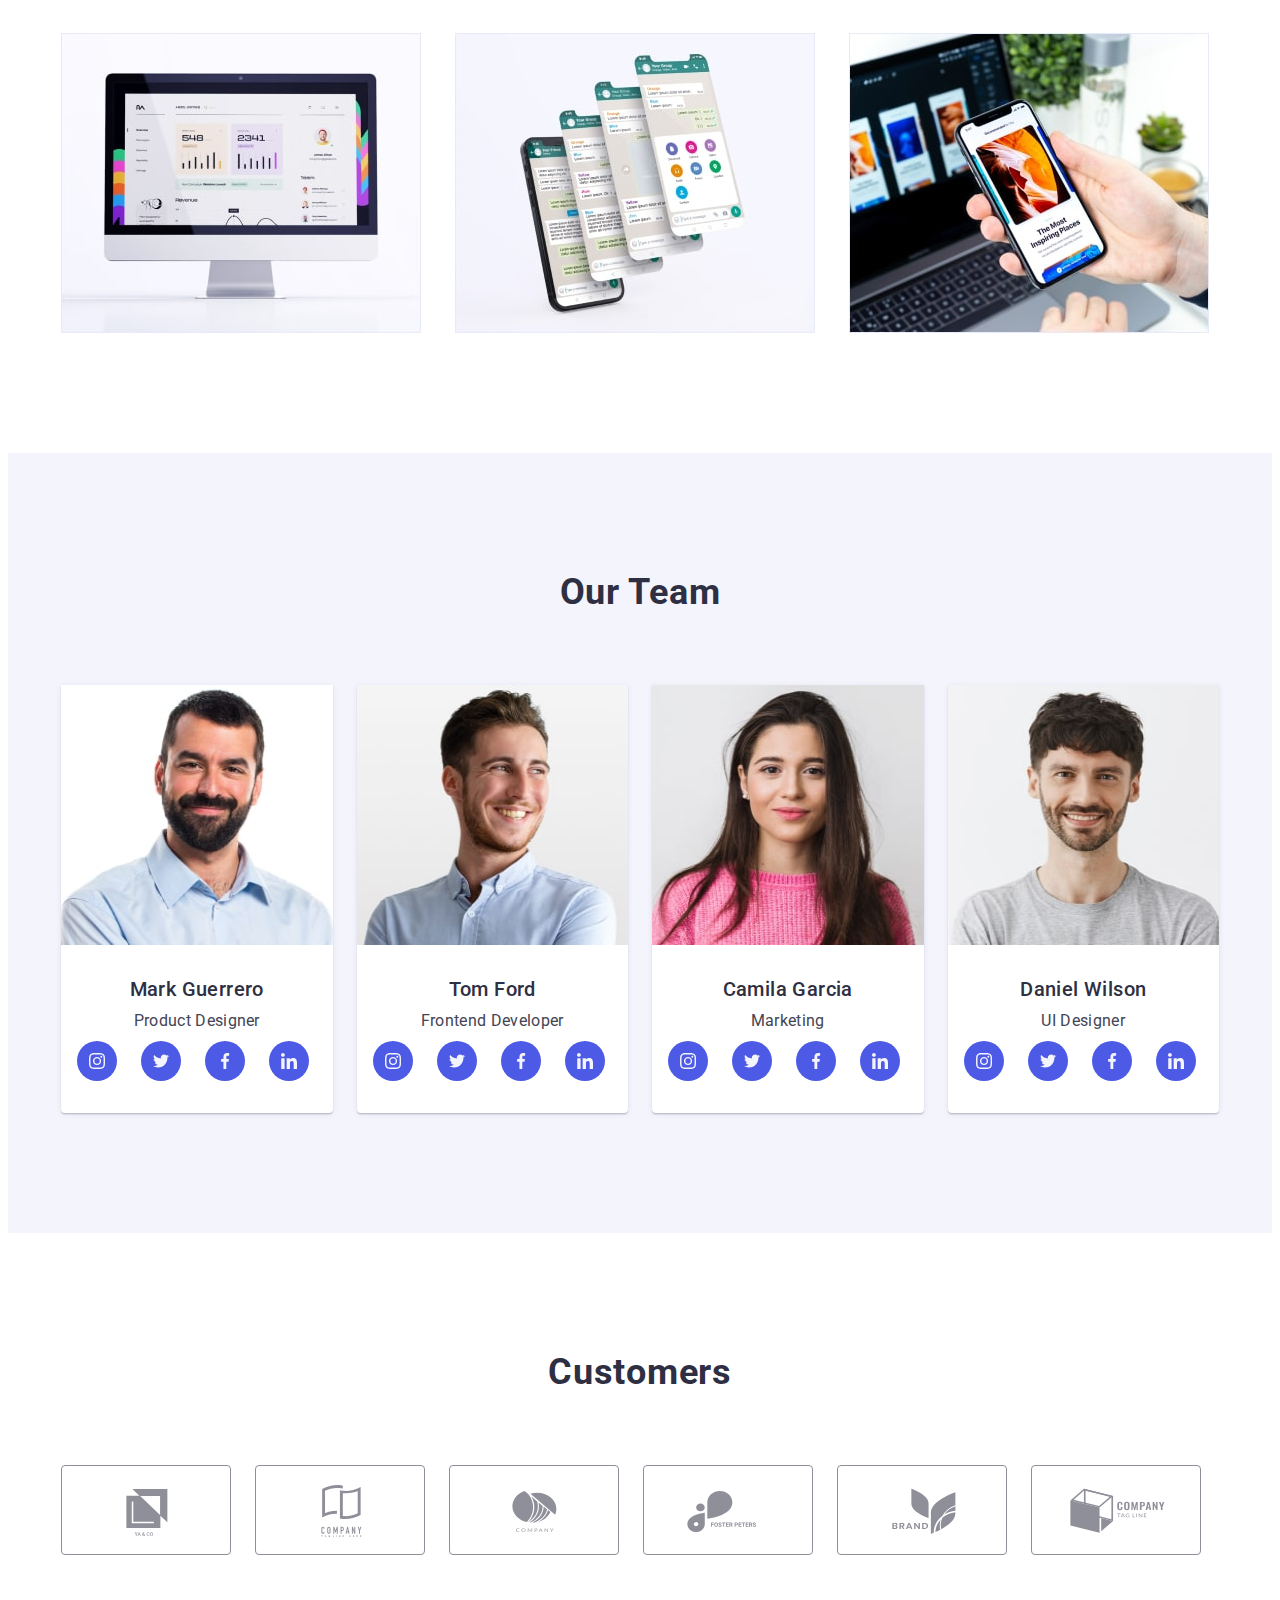
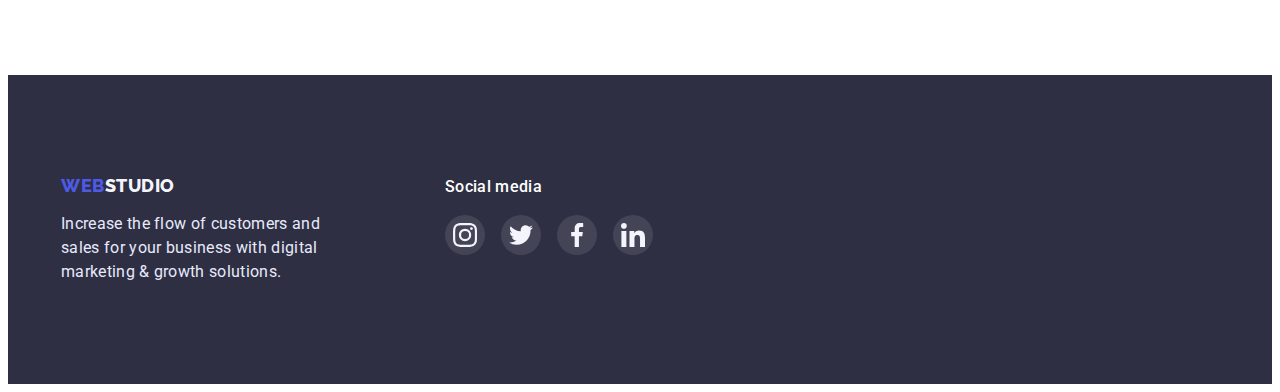
==== commit 9de0748b: "Поправки" ====
--- a/index.html
+++ b/index.html
@@ -182,33 +182,33 @@
               <div class="team-item-wrap">
                 <h3 class="team-item-title">Mark Guerrero</h3>
                 <p class="team-item-text">Product Designer</p>
-                <ul class="team-list-network list">
-                  <li class="team-item-network">
-                    <a href="/index.html">
-                      <svg class="list-network-svg" width="16" height="16">
+                <ul class="social-list list">
+                  <li class="social-item">
+                    <a class="social-link" href="/index.html">
+                      <svg class="social-svg" width="16" height="16">
                         <use
                           href="./images/svg/sprite.svg#icon-instagram"
                         ></use>
                       </svg>
                     </a>
                   </li>
-                  <li class="team-item-network">
-                    <a href="/index.html">
-                      <svg class="list-network-svg" width="16" height="16">
+                  <li class="social-item">
+                    <a class="social-link" href="/index.html">
+                      <svg class="social-svg" width="16" height="16">
                         <use href="./images/svg/sprite.svg#icon-twitter"></use>
                       </svg>
                     </a>
                   </li>
-                  <li class="team-item-network">
-                    <a href="/index.html">
-                      <svg class="list-network-svg" width="16" height="16">
+                  <li class="social-item">
+                    <a class="social-link" href="/index.html">
+                      <svg class="social-svg" width="16" height="16">
                         <use href="./images/svg/sprite.svg#icon-facebook"></use>
                       </svg>
                     </a>
                   </li>
-                  <li class="team-item-network">
-                    <a href="/index.html">
-                      <svg class="list-network-svg" width="16" height="16">
+                  <li class="social-item">
+                    <a class="social-link" href="/index.html">
+                      <svg class="social-svg" width="16" height="16">
                         <use href="./images/svg/sprite.svg#icon-linkedin"></use>
                       </svg>
                     </a>
@@ -227,33 +227,33 @@
               <div class="team-item-wrap">
                 <h3 class="team-item-title">Tom Ford</h3>
                 <p class="team-item-text">Frontend Developer</p>
-                <ul class="team-list-network list">
-                  <li class="team-item-network">
-                    <a href="/index.html">
-                      <svg class="list-network-svg" width="16" height="16">
+                <ul class="social-list list">
+                  <li class="social-item">
+                    <a class="social-link" href="/index.html">
+                      <svg class="social-svg" width="16" height="16">
                         <use
                           href="./images/svg/sprite.svg#icon-instagram"
                         ></use>
                       </svg>
                     </a>
                   </li>
-                  <li class="team-item-network">
-                    <a href="/index.html">
-                      <svg class="list-network-svg" width="16" height="16">
+                  <li class="social-item">
+                    <a class="social-link" href="/index.html">
+                      <svg class="social-svg" width="16" height="16">
                         <use href="./images/svg/sprite.svg#icon-twitter"></use>
                       </svg>
                     </a>
                   </li>
-                  <li class="team-item-network">
-                    <a href="/index.html">
-                      <svg class="list-network-svg" width="16" height="16">
+                  <li class="social-item">
+                    <a class="social-link" href="/index.html">
+                      <svg class="social-svg" width="16" height="16">
                         <use href="./images/svg/sprite.svg#icon-facebook"></use>
                       </svg>
                     </a>
                   </li>
-                  <li class="team-item-network">
-                    <a href="/index.html">
-                      <svg class="list-network-svg" width="16" height="16">
+                  <li class="social-item">
+                    <a class="social-link" href="/index.html">
+                      <svg class="social-svg" width="16" height="16">
                         <use href="./images/svg/sprite.svg#icon-linkedin"></use>
                       </svg>
                     </a>
@@ -272,33 +272,33 @@
               <div class="team-item-wrap">
                 <h3 class="team-item-title">Camila Garcia</h3>
                 <p class="team-item-text">Marketing</p>
-                <ul class="team-list-network list">
-                  <li class="team-item-network">
-                    <a href="/index.html">
-                      <svg class="list-network-svg" width="16" height="16">
+                <ul class="social-list list">
+                  <li class="social-item">
+                    <a class="social-link" href="/index.html">
+                      <svg class="social-svg" width="16" height="16">
                         <use
                           href="./images/svg/sprite.svg#icon-instagram"
                         ></use>
                       </svg>
                     </a>
                   </li>
-                  <li class="team-item-network">
-                    <a href="/index.html">
-                      <svg class="list-network-svg" width="16" height="16">
+                  <li class="social-item">
+                    <a class="social-link" href="/index.html">
+                      <svg class="social-svg" width="16" height="16">
                         <use href="./images/svg/sprite.svg#icon-twitter"></use>
                       </svg>
                     </a>
                   </li>
-                  <li class="team-item-network">
-                    <a href="/index.html">
-                      <svg class="list-network-svg" width="16" height="16">
+                  <li class="social-item">
+                    <a class="social-link" href="/index.html">
+                      <svg class="social-svg" width="16" height="16">
                         <use href="./images/svg/sprite.svg#icon-facebook"></use>
                       </svg>
                     </a>
                   </li>
-                  <li class="team-item-network">
-                    <a href="/index.html">
-                      <svg class="list-network-svg" width="16" height="16">
+                  <li class="social-item">
+                    <a class="social-link" href="/index.html">
+                      <svg class="social-svg" width="16" height="16">
                         <use href="./images/svg/sprite.svg#icon-linkedin"></use>
                       </svg>
                     </a>
@@ -317,33 +317,33 @@
               <div class="team-item-wrap">
                 <h3 class="team-item-title">Daniel Wilson</h3>
                 <p class="team-item-text">UI Designer</p>
-                <ul class="team-list-network list">
-                  <li class="team-item-network">
-                    <a href="/index.html">
-                      <svg class="list-network-svg" width="16" height="16">
+                <ul class="social-list list">
+                  <li class="social-item">
+                    <a class="social-link" href="/index.html">
+                      <svg class="social-svg" width="16" height="16">
                         <use
                           href="./images/svg/sprite.svg#icon-instagram"
                         ></use>
                       </svg>
                     </a>
                   </li>
-                  <li class="team-item-network">
-                    <a href="/index.html">
-                      <svg class="list-network-svg" width="16" height="16">
+                  <li class="social-item">
+                    <a class="social-link" href="/index.html">
+                      <svg class="social-svg" width="16" height="16">
                         <use href="./images/svg/sprite.svg#icon-twitter"></use>
                       </svg>
                     </a>
                   </li>
-                  <li class="team-item-network">
-                    <a href="/index.html">
-                      <svg class="list-network-svg" width="16" height="16">
+                  <li class="social-item">
+                    <a class="social-link" href="/index.html">
+                      <svg class="social-svg" width="16" height="16">
                         <use href="./images/svg/sprite.svg#icon-facebook"></use>
                       </svg>
                     </a>
                   </li>
-                  <li class="team-item-network">
-                    <a href="/index.html">
-                      <svg class="list-network-svg" width="16" height="16">
+                  <li class="social-item">
+                    <a class="social-link" href="/index.html">
+                      <svg class="social-svg" width="16" height="16">
                         <use href="./images/svg/sprite.svg#icon-linkedin"></use>
                       </svg>
                     </a>
@@ -421,7 +421,7 @@
           </p>
         </div>
         <div class="footer-right">
-          <h2 class="footer-title">Social media</h2>
+          <p class="footer-right-text">Social media</p>
           <ul class="footer-list">
             <li class="footer-item">
               <a class="footer-list-link" href="./index.html">
--- a/css/style.css
+++ b/css/style.css
@@ -164,6 +164,9 @@
   text-align: center;
   background-size: cover;
   background-repeat: no-repeat;
+  width: 100%;
+  height: 600px;
+  margin: 0 auto;
 }
 
 .container-hero {
@@ -341,35 +344,31 @@
   margin-bottom: 8px;
 }
 
-.team-list-network {
+.social-list {
   display: flex;
   gap: 24px;
 }
 
-.team-item-network {
+.social-item {
   width: 40px;
   height: 40px;
+}
+
+.social-link {
+  display: flex;
+  justify-content: center;
+  align-items: center;
+  width: 100%;
+  height: 100%;
   border-radius: 50%;
   background-color: #4d5ae5;
-  display: flex;
-  justify-content: center;
-  align-items: center;
-}
-
-.team-item-network:hover {
+}
+
+.social-link:is(:hover, :focus) {
   background-color: #404bbf;
 }
 
-.team-item-network > a {
-  display: flex;
-  justify-content: center;
-  align-items: center;
-  width: 40px;
-  height: 40px;
-  border-radius: 50%;
-}
-
-.list-network-svg {
+.social-svg {
   fill: #f4f4fd;
 }
 
@@ -378,7 +377,7 @@
 /* ********** CUSTOMERS ********** */
 
 .customers {
-  padding-top: 130px;
+  padding-top: 120px;
   padding-bottom: 120px;
 }
 
@@ -398,17 +397,13 @@
 }
 
 .customers-item {
-  border: 1px solid #8e8f99;
-  border-radius: 4px;
-  width: calc((100% - 120px) / 6);
-  height: 88px;
 }
 
 .customers-link {
   width: 168px;
   height: 88px;
   color: #8e8f99;
-  border: 1px solid #8e8f99;
+  border: 1px solid currentColor;
   border-radius: 4px;
   display: flex;
   justify-content: center;
@@ -417,7 +412,6 @@
 
 .customers-link:is(:hover, :focus) {
   color: #404bbf;
-  border-color: #404bbf;
 }
 
 .customers-svg {
@@ -438,11 +432,11 @@
 
 .container-footer {
   display: flex;
-  gap: 120px;
 }
 
 .footer-left {
   width: 264px;
+  margin-right: 120px;
 }
 
 .footer-logo {
@@ -472,7 +466,7 @@
   width: 208px;
 }
 
-.footer-title {
+.footer-right-text {
   font-weight: 500;
   font-size: 16px;
   line-height: 1.5;
@@ -557,34 +551,37 @@
   color: #ffffff;
 }
 
-.portfolio-main-project-list {
+.portfolio-list-card {
   display: flex;
   flex-wrap: wrap;
   row-gap: 48px;
   column-gap: 24px;
 }
 
-.portfolio-main-project-items {
+.portfolio-card {
   max-width: 360px;
 }
 
-.portfolio-main-project-items:hover {
-  cursor: pointer;
+.portfolio-card-link {
+  display: block;
   border: 1px solid #f4f4fd;
+}
+
+.portfolio-card-link:hover {
   box-shadow: 0px 1px 6px rgba(46, 47, 66, 0.08),
     0px 1px 1px rgba(46, 47, 66, 0.16), 0px 2px 1px rgba(46, 47, 66, 0.08);
 }
 
-.portfolio-main-project-img {
-}
-
-.portfolio-item-wrap {
+.portfolio-card-img {
+}
+
+.portfolio-card-wrap {
   border: 1px solid #e7e9fc;
   padding: 32px 16px;
   border-top: none;
 }
 
-.portfolio-main-project-title {
+.portfolio-card-title {
   font-weight: 500;
   font-size: 20px;
   line-height: 1.2;
@@ -593,7 +590,7 @@
   margin-bottom: 8px;
 }
 
-.portfolio-main-project-text {
+.portfolio-card-text {
   font-size: 16px;
   line-height: 1.5;
   letter-spacing: 0.02em;
